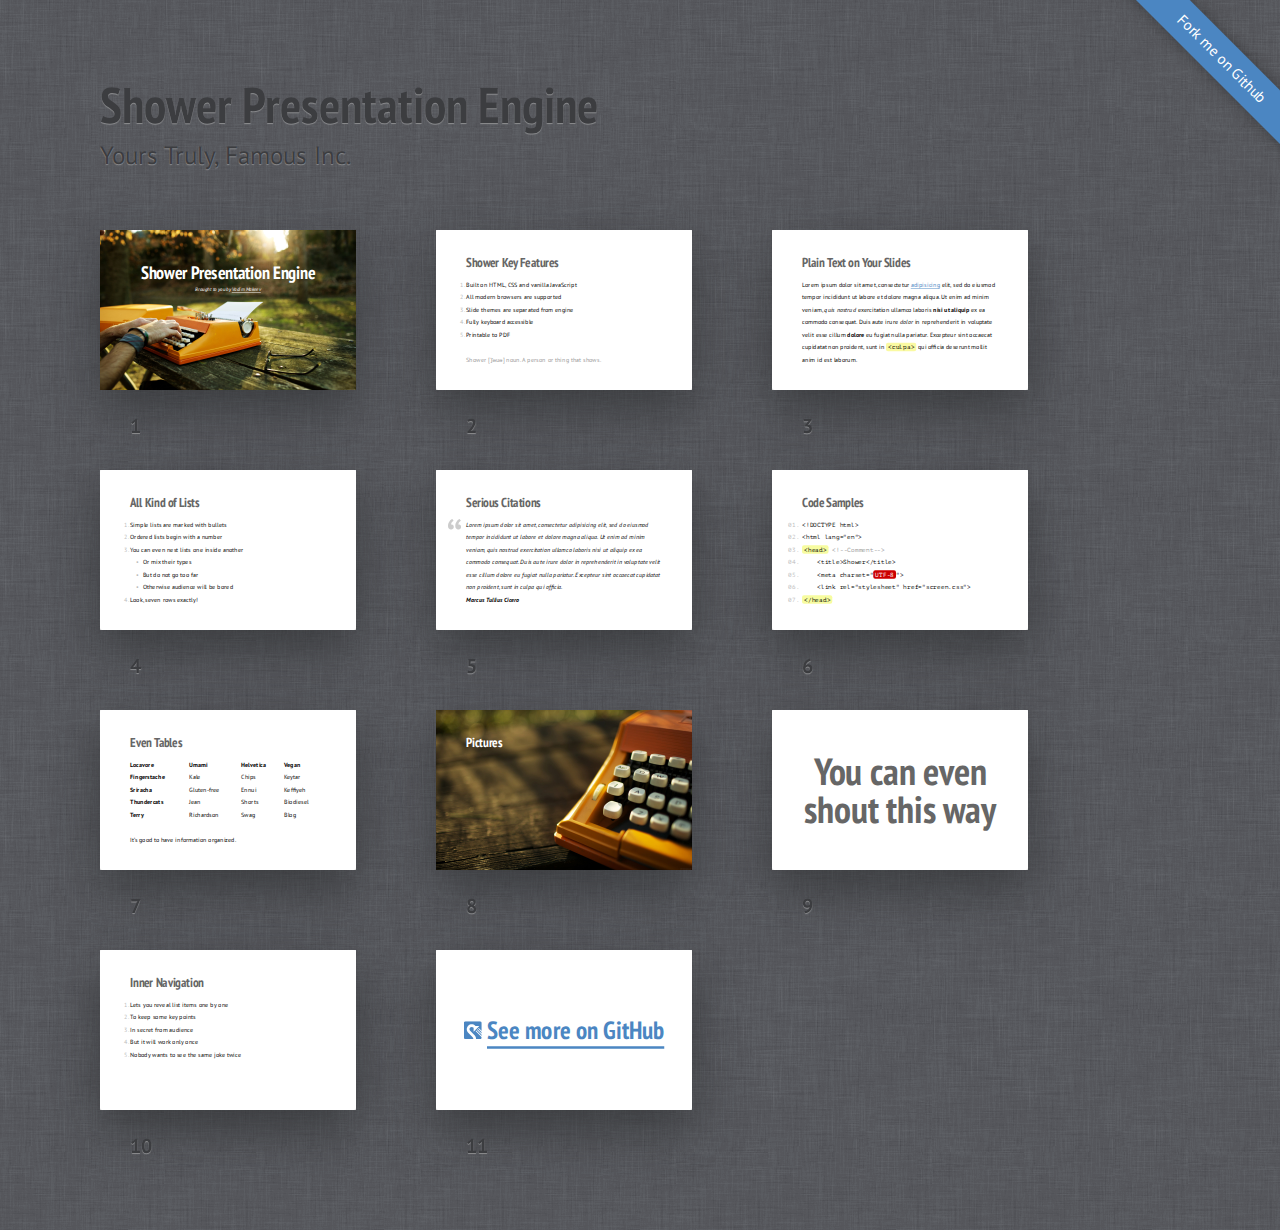
==== slides/index.html @ 8ccc1a51 "slides init" ====
<!DOCTYPE HTML>
<html lang="en">
<head>
	<title>Shower Presentation Engine</title>
	<meta charset="utf-8">
	<meta name="viewport" content="width=792, user-scalable=no">
	<meta http-equiv="x-ua-compatible" content="ie=edge">
	<link rel="stylesheet" href="shower/themes/ribbon/styles/screen.css">
</head>
<body class="list">
	<header class="caption">
		<h1>Shower Presentation Engine</h1>
		<p>Yours Truly, Famous Inc.</p>
	</header>
	<section class="slide cover" id="Cover"><div>
		<h2>Shower Presentation Engine</h2>
		<p>Brought to you by <a href="http://pepelsbey.net">Vadim Makeev</a></p>
		<img src="pictures/cover.jpg" alt="">
		<!--
			To apply styles to the certain slides
			set slide ID to get needed elements
			-->
		<style>
			#Cover h2 {
				margin:30px 0 0;
				color:#FFF;
				text-align:center;
				font-size:70px;
				}
			#Cover p {
				margin:10px 0 0;
				text-align:center;
				color:#FFF;
				font-style:italic;
				font-size:20px;
				}
				#Cover p a {
					color:#FFF;
					}
		</style>
	</div></section>
	<section class="slide"><div>
		<h2>Shower Key Features</h2>
		<ol>
			<li>Built on HTML, CSS and vanilla JavaScript</li>
			<li>All modern browsers are supported</li>
			<li>Slide themes are separated from engine</li>
			<li>Fully keyboard accessible</li>
			<li>Printable to PDF</li>
		</ol>
		<p class="note">Shower ['ʃəuə] noun. A person or thing that shows.</p>
	</div></section>
	<section class="slide"><div>
		<h2>Plain Text on Your Slides</h2>
		<p>Lorem ipsum dolor sit amet, consectetur <a href="#4">adipisicing</a> elit, sed do eiusmod tempor incididunt ut labore et dolore magna aliqua. Ut enim ad minim veniam, <em>quis nostrud</em> exercitation ullamco laboris <strong>nisi ut aliquip</strong> ex ea commodo consequat. Duis aute irure <i>dolor</i> in reprehenderit in voluptate velit esse cillum <b>dolore</b> eu fugiat nulla pariatur. Excepteur sint occaecat cupidatat non proident, sunt in <code>&lt;culpa&gt;</code> qui officia deserunt mollit anim id est laborum.</p>
	</div></section>
	<section class="slide"><div>
		<h2>All Kind of Lists</h2>
		<ol>
			<li>Simple lists are marked with bullets</li>
			<li>Ordered lists begin with a number</li>
			<li>You can even nest lists one inside another
				<ul>
					<li>Or mix their types</li>
					<li>But do not go too far</li>
					<li>Otherwise audience will be bored</li>
				</ul>
			</li>
			<li>Look, seven rows exactly!</li>
		</ol>
	</div></section>
	<section class="slide"><div>
		<h2>Serious Citations</h2>
		<figure>
			<blockquote>
				<p>Lorem ipsum dolor sit amet, consectetur adipisicing elit, sed do eiusmod tempor incididunt ut labore et dolore magna aliqua. Ut enim ad minim veniam, quis nostrud exercitation ullamco laboris nisi ut aliquip ex ea commodo consequat. Duis aute irure dolor in reprehenderit in voluptate velit esse cillum dolore eu fugiat nulla pariatur. Excepteur sint occaecat cupidatat non proident, sunt in culpa qui officia.</p>
			</blockquote>
			<figcaption>Marcus Tullius Cicero</figcaption>
		</figure>
	</div></section>
	<section class="slide"><div>
		<h2>Code Samples</h2>
		<pre>
			<code>&lt;!DOCTYPE html&gt;</code>
			<code>&lt;html lang="en"&gt;</code>
			<code><mark>&lt;head&gt;</mark> <mark class="comment">&lt;!--Comment--&gt;</mark></code>
			<code>    &lt;title&gt;Shower&lt;/title&gt;</code>
			<code>    &lt;meta charset="<mark class="important">UTF-8</mark>"&gt;</code>
			<code>    &lt;link rel="stylesheet" href="screen.css"&gt;</code>
			<code><mark>&lt;/head&gt;</mark></code>
		</pre>
	</div></section>
	<section class="slide"><div>
		<h2>Even Tables</h2>
		<table>
		<tr>
			<th scope="col">Locavore</th>
			<th>Umami</th>
			<th>Helvetica</th>
			<th>Vegan</th>
		</tr>
		<tr>
			<th scope="row">Fingerstache</th>
			<td>Kale</td>
			<td>Chips</td>
			<td>Keytar</td>
		</tr>
		<tr>
			<th scope="row">Sriracha</th>
			<td>Gluten-free</td>
			<td>Ennui</td>
			<td>Keffiyeh</td>
		</tr>
		<tr>
			<th scope="row">Thundercats</th>
			<td>Jean</td>
			<td>Shorts</td>
			<td>Biodiesel</td>
		</tr>
		<tr>
			<th scope="row">Terry</th>
			<td>Richardson</td>
			<td>Swag</td>
			<td>Blog</td>
		</tr>
		</table>
		<p>It’s good to have information organized.</p>
	</div></section>
	<section class="slide cover" id="Picture"><div>
		<h2>Pictures</h2>
		<img src="pictures/picture.jpg" alt="">
		<style>
			#Picture h2 {
				color:#FFF;
				}
		</style>
	</div></section>
	<section class="slide shout"><div>
		<h2>You can even shout this way</h2>
	</div></section>
	<section class="slide"><div>
		<h2>Inner Navigation</h2>
		<ol>
			<li>Lets you reveal list items one by one</li>
			<li class="next">To keep some key points</li>
			<li class="next">In secret from audience</li>
			<li class="next">But it will work only once</li>
			<li class="next">Nobody wants to see the same joke twice</li>
		</ol>
	</div></section>
	<section class="slide shout" id="SeeMore"><div>
		<h2><img src="pictures/logo.svg" alt=""> <a href="https://github.com/shower/shower/">See more on GitHub</a></h2>
		<style>
			#Picture h2 {
				color:#FFF;
				}
			#SeeMore h2 {
				font-size:100px
				}
			#SeeMore img {
				width:0.72em;
				height:0.72em;
				}
		</style>
	</div></section>
	<p class="badge"><a href="https://github.com/shower/shower">Fork me on Github</a></p>
	<!--
		To hide progress bar from entire presentation
		just remove “progress” element.
		-->
	<div class="progress"><div></div></div>
	<script src="shower/shower.min.js"></script>
	<!-- Copyright © 2013 Yours Truly, Famous Inc. -->
	<!-- Photos by John Carey, fiftyfootshadows.net -->
</body>
</html>
---- slides/shower/themes/ribbon/styles/screen.css ----
/**
 * Ribbon theme for Shower HTML presentation engine: github.com/shower/shower
 * Copyright © 2010–2014 Vadim Makeev, pepelsbey.net
 * Licensed under MIT license: github.com/shower/shower/wiki/MIT-License
 */
@font-face{font-family:'PT Sans';src:url(../fonts/PTSans.woff) format("woff")}@font-face{font-weight:700;font-family:'PT Sans';src:url(../fonts/PTSans.Bold.woff) format("woff")}@font-face{font-style:italic;font-family:'PT Sans';src:url(../fonts/PTSans.Italic.woff) format("woff")}@font-face{font-style:italic;font-weight:700;font-family:'PT Sans';src:url(../fonts/PTSans.Bold.Italic.woff) format("woff")}@font-face{font-family:'PT Sans Narrow';font-weight:700;src:url(../fonts/PTSans.Narrow.Bold.woff) format("woff")}@font-face{font-family:'PT Mono';src:url(../fonts/PTMono.woff) format("woff")}html{font:inherit}html,body{margin:0;padding:0;border:0;font-size:100%;vertical-align:baseline}div,span,applet,object,iframe,h1,h2,h3,h4,h5,h6,p,blockquote,pre,a,abbr,acronym,address,big,cite,code,del,dfn,em,img,ins,kbd,q,s,samp,small,strike,strong,sub,sup,tt,var,b,u,i,center,dl,dt,dd,ol,ul,li,fieldset,form,label,legend,table,caption,tbody,tfoot,thead,tr,th,td,article,aside,canvas,details,embed,figure,figcaption,footer,header,hgroup,menu,nav,output,ruby,section,summary,time,mark,audio,video{margin:0;padding:0;border:0;font-size:100%;font:inherit;vertical-align:baseline}article,aside,details,figcaption,figure,footer,header,hgroup,menu,nav,section{display:block}body{line-height:1}ol,ul{list-style:none}blockquote,q{quotes:none}blockquote:before,blockquote:after,q:before,q:after{content:'';content:none}table{border-collapse:collapse;border-spacing:0}body{counter-reset:slide;font:25px/2 'PT Sans',sans-serif}a{text-decoration:none}.caption{display:none;margin:0 0 50px;color:#3C3D40;text-shadow:0 1px 1px #8D8E90}.caption h1{font:700 50px/1 'PT Sans Narrow',sans-serif}.caption a{color:#4b86c2;text-shadow:0 -1px 1px #1F3F60;text-decoration:none}.caption a:hover{color:#5e93c8}.badge{position:absolute;top:0;right:0;display:none;overflow:hidden;visibility:hidden;width:11em;height:11em;line-height:2.5;font-size:15px}.badge a{position:absolute;bottom:50%;right:-50%;left:-50%;visibility:visible;background:#4b86c2;-webkit-box-shadow:0 0 1em rgba(0,0,0,.3);box-shadow:0 0 1em rgba(0,0,0,.3);color:#FFF;text-decoration:none;text-align:center;-webkit-transform-origin:50% 100%;-ms-transform-origin:50% 100%;transform-origin:50% 100%;-webkit-transform:rotate(45deg)translateY(-1em);-ms-transform:rotate(45deg)translateY(-1em);transform:rotate(45deg)translateY(-1em)}.badge a:hover{background:#568ec6}.slide{position:relative;width:1024px;height:640px;background:#FFF;color:#000;-webkit-print-color-adjust:exact;-webkit-text-size-adjust:none;-moz-text-size-adjust:none;-ms-text-size-adjust:none}.slide:after{position:absolute;top:0;right:119px;padding:20px 0 0;width:50px;height:80px;background:url(../images/ribbon.svg) no-repeat;color:#FFF;counter-increment:slide;content:counter(slide);text-align:center;font-size:20px}.slide>div{position:absolute;top:0;left:0;overflow:hidden;padding:105px 120px 0;width:784px;height:535px}.slide h2{margin:0 0 37px;color:#666;font:700 50px/1 'PT Sans Narrow',sans-serif}.slide p{margin:0 0 50px}.slide p.note{color:#999}.slide a{border-bottom:.1em solid;color:#4b86c2}.slide b,.slide strong{font-weight:700}.slide i,.slide em{font-style:italic}.slide kbd,.slide code,.slide samp{padding:3px 8px;border-radius:8px;background:#fafaa2;color:#000;-moz-tab-size:4;-o-tab-size:4;tab-size:4;line-height:1;font-family:'PT Mono',monospace}.slide blockquote{font-style:italic}.slide blockquote:before{position:absolute;margin:-16px 0 0 -80px;color:#CCC;font:200px/1 'PT Sans',sans-serif;content:'\201C'}.slide blockquote+figcaption{margin:-50px 0 50px;font-style:italic;font-weight:700}.slide ol,.slide ul{margin:0 0 50px;counter-reset:list}.slide ol li,.slide ul li{text-indent:-2em}.slide ol li:before,.slide ul li:before{display:inline-block;width:2em;color:#BBB;text-align:right}.slide ol ol,.slide ol ul,.slide ul ol,.slide ul ul{margin:0 0 0 2em}.slide ul>li:before{content:'\2022\00A0\00A0'}.slide ul>li:lang(ru):before{content:'\2014\00A0\00A0'}.slide ol>li:before{counter-increment:list;content:counter(list)".\00A0"}.slide pre{margin:0 0 49px;padding:1px 0 0;counter-reset:code;white-space:normal}.slide pre code{display:block;padding:0;background:0 0;white-space:pre;line-height:50px}.slide pre code:before{position:absolute;margin:0 0 0 -110px;width:100px;color:#BBB;text-align:right;counter-increment:code;content:counter(code,decimal-leading-zero)"."}.slide pre code:only-child:before{content:''}.slide pre mark{padding:3px 8px;border-radius:8px;background:#F7FCA0;color:#000;font-style:normal}.slide pre mark.important{background:#C00;color:#FFF;font-weight:400}.slide pre mark.comment{padding:0;background:0 0;color:#999}.slide table{margin:0 0 50px;width:100%;border-collapse:collapse;border-spacing:0}.slide table th,.slide table td{background:url("[data-uri]") 0 100% repeat-x}.slide table th{text-align:left;font-weight:700}.slide table.striped tr:nth-child(even){background:#EEE}.slide.cover,.slide.shout{z-index:1}.slide.cover:after,.slide.shout:after{visibility:hidden}.slide.cover{background:#000}.slide.cover img,.slide.cover svg,.slide.cover video,.slide.cover object,.slide.cover canvas,.slide.cover iframe{position:absolute;top:0;left:0;z-index:-1}.slide.cover.w img,.slide.cover.w svg,.slide.cover.w video,.slide.cover.w object,.slide.cover.w canvas,.slide.cover.w iframe{top:50%;width:100%;-webkit-transform:translateY(-50%);-ms-transform:translateY(-50%);transform:translateY(-50%)}.slide.cover.h img,.slide.cover.h svg,.slide.cover.h video,.slide.cover.h object,.slide.cover.h canvas,.slide.cover.h iframe{left:50%;height:100%;-webkit-transform:translateX(-50%);-ms-transform:translateX(-50%);transform:translateX(-50%)}.slide.cover.w.h img,.slide.cover.w.h svg,.slide.cover.w.h video,.slide.cover.w.h object,.slide.cover.w.h canvas,.slide.cover.w.h iframe{top:0;left:0;-webkit-transform:none;-ms-transform:none;transform:none}.slide.shout h2{position:absolute;top:50%;left:0;width:100%;text-align:center;line-height:1;font-size:150px;-webkit-transform:translateY(-50%);-ms-transform:translateY(-50%);transform:translateY(-50%)}.slide .place{position:absolute;top:50%;left:50%;-webkit-transform:translate(-50%,-50%);-ms-transform:translate(-50%,-50%);transform:translate(-50%,-50%)}.slide .place.t.l,.slide .place.t.r,.slide .place.b.r,.slide .place.b.l{-webkit-transform:none;-ms-transform:none;transform:none}.slide .place.t,.slide .place.b{-webkit-transform:translate(-50%,0);-ms-transform:translate(-50%,0);transform:translate(-50%,0)}.slide .place.l,.slide .place.r{-webkit-transform:translate(0,-50%);-ms-transform:translate(0,-50%);transform:translate(0,-50%)}.slide .place.t,.slide .place.t.l,.slide .place.t.r{top:0}.slide .place.r{right:0;left:auto}.slide .place.b,.slide .place.b.r,.slide .place.b.l{top:auto;bottom:0}.slide .place.l{left:0}.slide footer{position:absolute;left:0;right:0;bottom:-640px;z-index:1;display:none;padding:20px 120px;background:#fafaa2;-webkit-box-shadow:0 0 0 2px #f0f0ac inset;box-shadow:0 0 0 2px #f0f0ac inset;-webkit-transition:bottom .3s;transition:bottom .3s}.slide:hover footer{bottom:0}@media screen{.list{position:absolute;clip:rect(0,auto,auto,0);padding:80px 0 40px 100px;background:#585a5e url(../images/linen.png)}.list .caption,.list .badge{display:block}.list .slide{float:left;margin:0 -412px -220px 0;-webkit-transform-origin:0 0;-ms-transform-origin:0 0;transform-origin:0 0;-webkit-transform:scale(.5);-ms-transform:scale(.5);transform:scale(.5)}.list .slide:before{position:absolute;top:0;left:0;z-index:-1;width:512px;height:320px;-webkit-box-shadow:0 0 30px rgba(0,0,0,.005),0 20px 50px rgba(42,43,45,.6);box-shadow:0 0 30px rgba(0,0,0,.005),0 20px 50px rgba(42,43,45,.6);border-radius:2px;content:''}.list .slide:before,.list .slide:after{-webkit-transform-origin:0 0;-ms-transform-origin:0 0;transform-origin:0 0;-webkit-transform:scale(2);-ms-transform:scale(2);transform:scale(2)}.list .slide:after{top:auto;right:auto;bottom:-80px;left:120px;padding:0;width:auto;height:auto;background:0 0;color:#3C3D40;text-shadow:0 1px 1px #8D8E90;font-weight:700}.list .slide:hover:before{-webkit-box-shadow:0 0 0 10px rgba(42,43,45,.3),0 20px 50px rgba(42,43,45,.6);box-shadow:0 0 0 10px rgba(42,43,45,.3),0 20px 50px rgba(42,43,45,.6)}.list .slide:target:before{-webkit-box-shadow:0 0 0 1px #376da3,0 0 0 10px #4b86c2,0 20px 50px rgba(42,43,45,.6);box-shadow:0 0 0 1px #376da3,0 0 0 10px #4b86c2,0 20px 50px rgba(42,43,45,.6)}.list .slide:target:after{text-shadow:0 1px 1px rgba(42,43,45,.6);color:#4b86c2}.list .slide>div:before{position:absolute;top:0;right:0;bottom:0;left:0;z-index:2;content:''}.list .slide.cover:after,.list .slide.shout:after{visibility:visible}.list .slide footer{display:block}.full{position:absolute;top:50%;left:50%;overflow:hidden;margin:-320px 0 0 -512px;width:1024px;height:640px;background:#000}.full.debug:after{position:absolute;top:0;right:0;bottom:0;left:0;z-index:2;background:url(../images/grid-16x10.svg) no-repeat;content:''}.full .slide{position:absolute;top:0;left:0;margin-left:150%}.full .slide .next{visibility:hidden}.full .slide .next.active{visibility:visible}.full .slide:target{margin:0}.full .slide.shout.grow h2,.full .slide.shout.shrink h2{opacity:0;-webkit-transition:all .4s ease-out;transition:all .4s ease-out}.full .slide.shout.grow:target h2,.full .slide.shout.shrink:target h2{opacity:1;-webkit-transform:scale(1)translateY(-50%);-ms-transform:scale(1)translateY(-50%);transform:scale(1)translateY(-50%)}.full .slide.shout.grow h2{-webkit-transform:scale(.1)translateY(-50%);-ms-transform:scale(.1)translateY(-50%);transform:scale(.1)translateY(-50%)}.full .slide.shout.shrink h2{-webkit-transform:scale(10)translateY(-50%);-ms-transform:scale(10)translateY(-50%);transform:scale(10)translateY(-50%)}.full .progress{position:absolute;right:0;bottom:0;left:-10px;z-index:1}.full .progress div{padding-left:10px;width:0;height:10px;background:url(../images/progress.svg) 100% 0 no-repeat;-webkit-background-clip:content-box;background-clip:content-box;-webkit-transition:width .2s linear;transition:width .2s linear}}@media screen and (-webkit-min-device-pixel-ratio:2),screen and (min-resolution:192dpi){.list{background-image:url(../images/linen@2x.png);-webkit-background-size:256px;background-size:256px}}@media screen and (max-width:1324px){.list .slide{margin:0 -688px -400px 0;-webkit-transform:scale(.25);-ms-transform:scale(.25);transform:scale(.25)}}@media screen and (max-width:1324px){.list .slide:before{width:256px;height:160px;-webkit-transform:scale(4);-ms-transform:scale(4);transform:scale(4)}}@media screen and (max-width:1324px){.list .slide:after{bottom:-104px;-webkit-transform:scale(4);-ms-transform:scale(4);transform:scale(4)}}@media screen and (max-width:1324px){.list .slide:target:before{-webkit-box-shadow:0 0 0 1px #376da3,0 0 0 10px #4b86c2,0 20px 50px rgba(42,43,45,.6);box-shadow:0 0 0 1px #376da3,0 0 0 10px #4b86c2,0 20px 50px rgba(42,43,45,.6)}}@page{margin:0;size:1024px 640px}
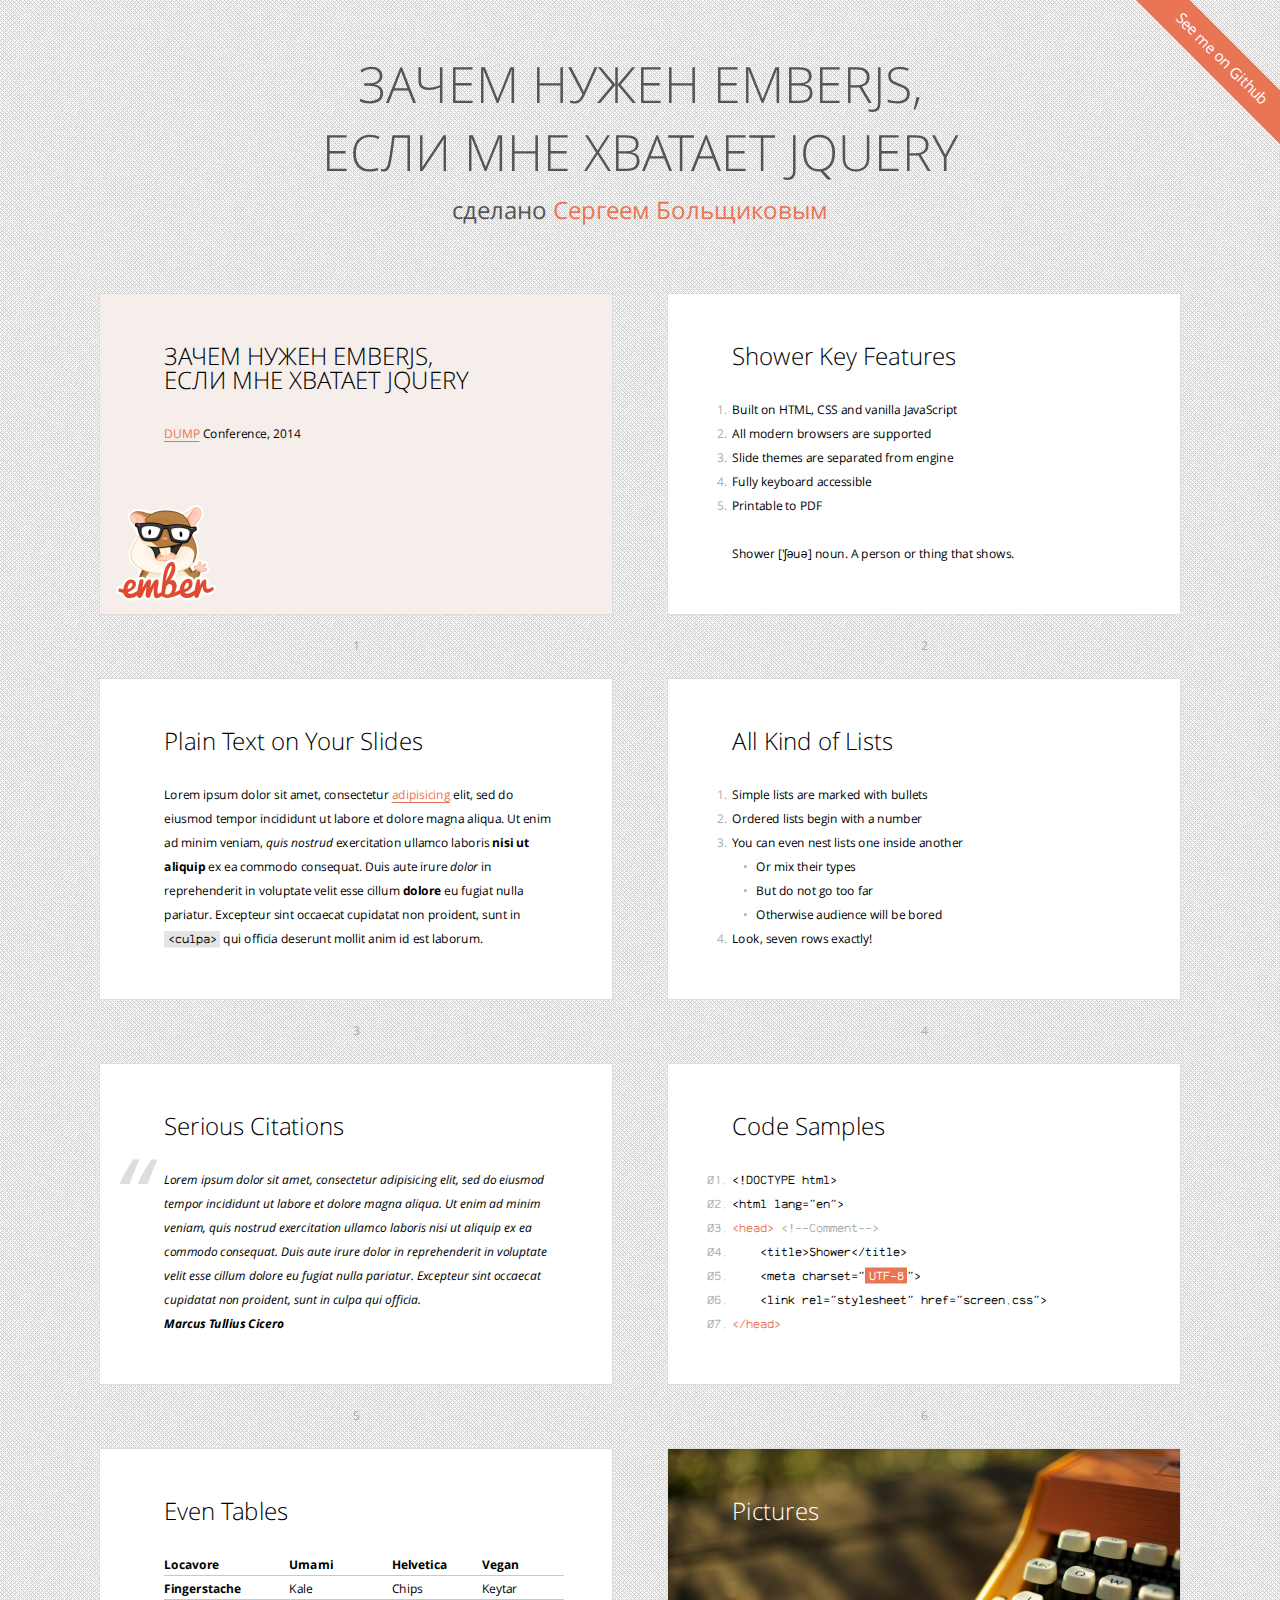
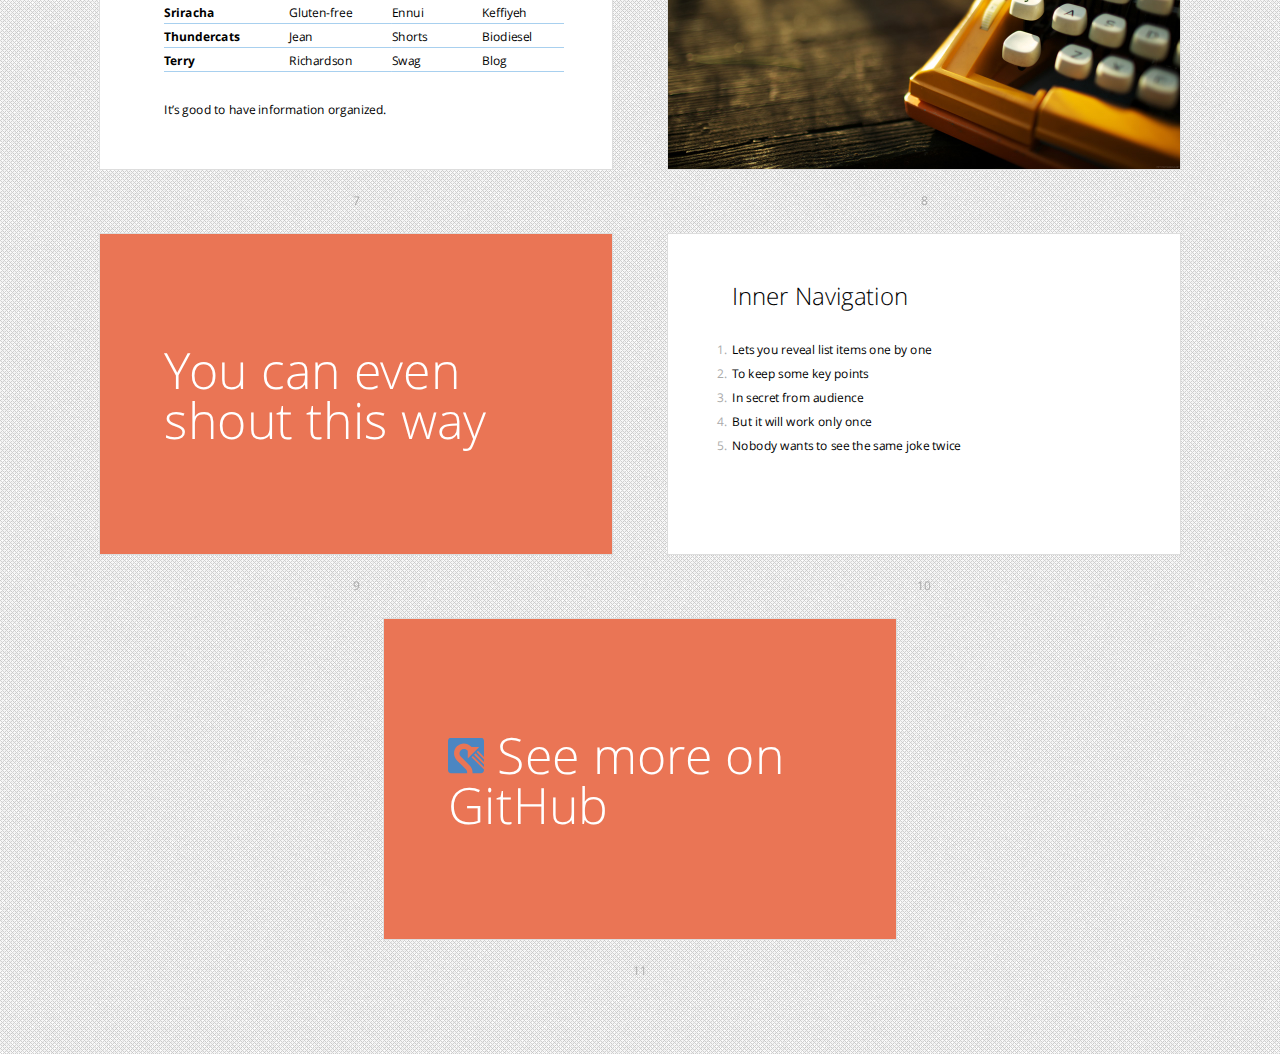
==== commit 6eb8a2f4: "ember theme added; cover is updated" ====
--- a/slides/index.html
+++ b/slides/index.html
@@ -1,176 +1,161 @@
 <!DOCTYPE HTML>
 <html lang="en">
 <head>
-	<title>Shower Presentation Engine</title>
-	<meta charset="utf-8">
-	<meta name="viewport" content="width=792, user-scalable=no">
-	<meta http-equiv="x-ua-compatible" content="ie=edge">
-	<link rel="stylesheet" href="shower/themes/ribbon/styles/screen.css">
+  <title>Shower Presentation Engine</title>
+  <meta charset="utf-8">
+  <meta name="viewport" content="width=792, user-scalable=no">
+  <meta http-equiv="x-ua-compatible" content="ie=edge">
+  <link rel="stylesheet" href="shower/themes/ember/styles/screen.css">
+  <link rel="stylesheet" href="styles/slides.css"/>
 </head>
 <body class="list">
-	<header class="caption">
-		<h1>Shower Presentation Engine</h1>
-		<p>Yours Truly, Famous Inc.</p>
-	</header>
-	<section class="slide cover" id="Cover"><div>
-		<h2>Shower Presentation Engine</h2>
-		<p>Brought to you by <a href="http://pepelsbey.net">Vadim Makeev</a></p>
-		<img src="pictures/cover.jpg" alt="">
-		<!--
-			To apply styles to the certain slides
-			set slide ID to get needed elements
-			-->
-		<style>
-			#Cover h2 {
-				margin:30px 0 0;
-				color:#FFF;
-				text-align:center;
-				font-size:70px;
-				}
-			#Cover p {
-				margin:10px 0 0;
-				text-align:center;
-				color:#FFF;
-				font-style:italic;
-				font-size:20px;
-				}
-				#Cover p a {
-					color:#FFF;
-					}
-		</style>
-	</div></section>
-	<section class="slide"><div>
-		<h2>Shower Key Features</h2>
-		<ol>
-			<li>Built on HTML, CSS and vanilla JavaScript</li>
-			<li>All modern browsers are supported</li>
-			<li>Slide themes are separated from engine</li>
-			<li>Fully keyboard accessible</li>
-			<li>Printable to PDF</li>
-		</ol>
-		<p class="note">Shower ['ʃəuə] noun. A person or thing that shows.</p>
-	</div></section>
-	<section class="slide"><div>
-		<h2>Plain Text on Your Slides</h2>
-		<p>Lorem ipsum dolor sit amet, consectetur <a href="#4">adipisicing</a> elit, sed do eiusmod tempor incididunt ut labore et dolore magna aliqua. Ut enim ad minim veniam, <em>quis nostrud</em> exercitation ullamco laboris <strong>nisi ut aliquip</strong> ex ea commodo consequat. Duis aute irure <i>dolor</i> in reprehenderit in voluptate velit esse cillum <b>dolore</b> eu fugiat nulla pariatur. Excepteur sint occaecat cupidatat non proident, sunt in <code>&lt;culpa&gt;</code> qui officia deserunt mollit anim id est laborum.</p>
-	</div></section>
-	<section class="slide"><div>
-		<h2>All Kind of Lists</h2>
-		<ol>
-			<li>Simple lists are marked with bullets</li>
-			<li>Ordered lists begin with a number</li>
-			<li>You can even nest lists one inside another
-				<ul>
-					<li>Or mix their types</li>
-					<li>But do not go too far</li>
-					<li>Otherwise audience will be bored</li>
-				</ul>
-			</li>
-			<li>Look, seven rows exactly!</li>
-		</ol>
-	</div></section>
-	<section class="slide"><div>
-		<h2>Serious Citations</h2>
-		<figure>
-			<blockquote>
-				<p>Lorem ipsum dolor sit amet, consectetur adipisicing elit, sed do eiusmod tempor incididunt ut labore et dolore magna aliqua. Ut enim ad minim veniam, quis nostrud exercitation ullamco laboris nisi ut aliquip ex ea commodo consequat. Duis aute irure dolor in reprehenderit in voluptate velit esse cillum dolore eu fugiat nulla pariatur. Excepteur sint occaecat cupidatat non proident, sunt in culpa qui officia.</p>
-			</blockquote>
-			<figcaption>Marcus Tullius Cicero</figcaption>
-		</figure>
-	</div></section>
-	<section class="slide"><div>
-		<h2>Code Samples</h2>
-		<pre>
-			<code>&lt;!DOCTYPE html&gt;</code>
-			<code>&lt;html lang="en"&gt;</code>
-			<code><mark>&lt;head&gt;</mark> <mark class="comment">&lt;!--Comment--&gt;</mark></code>
-			<code>    &lt;title&gt;Shower&lt;/title&gt;</code>
-			<code>    &lt;meta charset="<mark class="important">UTF-8</mark>"&gt;</code>
-			<code>    &lt;link rel="stylesheet" href="screen.css"&gt;</code>
-			<code><mark>&lt;/head&gt;</mark></code>
-		</pre>
-	</div></section>
-	<section class="slide"><div>
-		<h2>Even Tables</h2>
-		<table>
-		<tr>
-			<th scope="col">Locavore</th>
-			<th>Umami</th>
-			<th>Helvetica</th>
-			<th>Vegan</th>
-		</tr>
-		<tr>
-			<th scope="row">Fingerstache</th>
-			<td>Kale</td>
-			<td>Chips</td>
-			<td>Keytar</td>
-		</tr>
-		<tr>
-			<th scope="row">Sriracha</th>
-			<td>Gluten-free</td>
-			<td>Ennui</td>
-			<td>Keffiyeh</td>
-		</tr>
-		<tr>
-			<th scope="row">Thundercats</th>
-			<td>Jean</td>
-			<td>Shorts</td>
-			<td>Biodiesel</td>
-		</tr>
-		<tr>
-			<th scope="row">Terry</th>
-			<td>Richardson</td>
-			<td>Swag</td>
-			<td>Blog</td>
-		</tr>
-		</table>
-		<p>It’s good to have information organized.</p>
-	</div></section>
-	<section class="slide cover" id="Picture"><div>
-		<h2>Pictures</h2>
-		<img src="pictures/picture.jpg" alt="">
-		<style>
-			#Picture h2 {
-				color:#FFF;
-				}
-		</style>
-	</div></section>
-	<section class="slide shout"><div>
-		<h2>You can even shout this way</h2>
-	</div></section>
-	<section class="slide"><div>
-		<h2>Inner Navigation</h2>
-		<ol>
-			<li>Lets you reveal list items one by one</li>
-			<li class="next">To keep some key points</li>
-			<li class="next">In secret from audience</li>
-			<li class="next">But it will work only once</li>
-			<li class="next">Nobody wants to see the same joke twice</li>
-		</ol>
-	</div></section>
-	<section class="slide shout" id="SeeMore"><div>
-		<h2><img src="pictures/logo.svg" alt=""> <a href="https://github.com/shower/shower/">See more on GitHub</a></h2>
-		<style>
-			#Picture h2 {
-				color:#FFF;
-				}
-			#SeeMore h2 {
-				font-size:100px
-				}
-			#SeeMore img {
-				width:0.72em;
-				height:0.72em;
-				}
-		</style>
-	</div></section>
-	<p class="badge"><a href="https://github.com/shower/shower">Fork me on Github</a></p>
-	<!--
-		To hide progress bar from entire presentation
-		just remove “progress” element.
-		-->
-	<div class="progress"><div></div></div>
-	<script src="shower/shower.min.js"></script>
-	<!-- Copyright © 2013 Yours Truly, Famous Inc. -->
-	<!-- Photos by John Carey, fiftyfootshadows.net -->
+<header class="caption">
+  <h1>ЗАЧЕМ НУЖЕН EMBERJS,</h1>
+  <h1>ЕСЛИ МНЕ ХВАТАЕТ JQUERY</h1>
+  <p>сделано <a href="//bolshchikov.net" target="_blank">Сергеем Больщиковым</a></p>
+</header>
+<section class="slide cover" id="cover"><div>
+  <img src="pictures/cover-ember.jpg" alt="">
+  <h2>ЗАЧЕМ НУЖЕН EMBERJS, <br/> ЕСЛИ МНЕ ХВАТАЕТ JQUERY</h2>
+  <p class="footer"><a href="//dump-it.ru" target="_blank">DUMP</a> Conference, 2014</p>
+</div></section>
+<section class="slide"><div>
+  <h2>Shower Key Features</h2>
+  <ol>
+    <li>Built on HTML, CSS and vanilla JavaScript</li>
+    <li>All modern browsers are supported</li>
+    <li>Slide themes are separated from engine</li>
+    <li>Fully keyboard accessible</li>
+    <li>Printable to PDF</li>
+  </ol>
+  <p class="note">Shower ['ʃəuə] noun. A person or thing that shows.</p>
+</div></section>
+<section class="slide"><div>
+  <h2>Plain Text on Your Slides</h2>
+  <p>Lorem ipsum dolor sit amet, consectetur <a href="#4">adipisicing</a> elit, sed do eiusmod tempor incididunt ut labore et dolore magna aliqua. Ut enim ad minim veniam, <em>quis nostrud</em> exercitation ullamco laboris <strong>nisi ut aliquip</strong> ex ea commodo consequat. Duis aute irure <i>dolor</i> in reprehenderit in voluptate velit esse cillum <b>dolore</b> eu fugiat nulla pariatur. Excepteur sint occaecat cupidatat non proident, sunt in <code>&lt;culpa&gt;</code> qui officia deserunt mollit anim id est laborum.</p>
+</div></section>
+<section class="slide"><div>
+  <h2>All Kind of Lists</h2>
+  <ol>
+    <li>Simple lists are marked with bullets</li>
+    <li>Ordered lists begin with a number</li>
+    <li>You can even nest lists one inside another
+      <ul>
+        <li>Or mix their types</li>
+        <li>But do not go too far</li>
+        <li>Otherwise audience will be bored</li>
+      </ul>
+    </li>
+    <li>Look, seven rows exactly!</li>
+  </ol>
+</div></section>
+<section class="slide"><div>
+  <h2>Serious Citations</h2>
+  <figure>
+    <blockquote>
+      <p>Lorem ipsum dolor sit amet, consectetur adipisicing elit, sed do eiusmod tempor incididunt ut labore et dolore magna aliqua. Ut enim ad minim veniam, quis nostrud exercitation ullamco laboris nisi ut aliquip ex ea commodo consequat. Duis aute irure dolor in reprehenderit in voluptate velit esse cillum dolore eu fugiat nulla pariatur. Excepteur sint occaecat cupidatat non proident, sunt in culpa qui officia.</p>
+    </blockquote>
+    <figcaption>Marcus Tullius Cicero</figcaption>
+  </figure>
+</div></section>
+<section class="slide"><div>
+  <h2>Code Samples</h2>
+    <pre>
+      <code>&lt;!DOCTYPE html&gt;</code>
+      <code>&lt;html lang="en"&gt;</code>
+      <code><mark>&lt;head&gt;</mark> <mark class="comment">&lt;!--Comment--&gt;</mark></code>
+      <code>    &lt;title&gt;Shower&lt;/title&gt;</code>
+      <code>    &lt;meta charset="<mark class="important">UTF-8</mark>"&gt;</code>
+      <code>    &lt;link rel="stylesheet" href="screen.css"&gt;</code>
+      <code><mark>&lt;/head&gt;</mark></code>
+    </pre>
+</div></section>
+<section class="slide"><div>
+  <h2>Even Tables</h2>
+  <table>
+    <tr>
+      <th scope="col">Locavore</th>
+      <th>Umami</th>
+      <th>Helvetica</th>
+      <th>Vegan</th>
+    </tr>
+    <tr>
+      <th scope="row">Fingerstache</th>
+      <td>Kale</td>
+      <td>Chips</td>
+      <td>Keytar</td>
+    </tr>
+    <tr>
+      <th scope="row">Sriracha</th>
+      <td>Gluten-free</td>
+      <td>Ennui</td>
+      <td>Keffiyeh</td>
+    </tr>
+    <tr>
+      <th scope="row">Thundercats</th>
+      <td>Jean</td>
+      <td>Shorts</td>
+      <td>Biodiesel</td>
+    </tr>
+    <tr>
+      <th scope="row">Terry</th>
+      <td>Richardson</td>
+      <td>Swag</td>
+      <td>Blog</td>
+    </tr>
+  </table>
+  <p>It’s good to have information organized.</p>
+</div></section>
+<section class="slide cover" id="Picture"><div>
+  <h2>Pictures</h2>
+  <img src="pictures/picture.jpg" alt="">
+  <style>
+    #Picture h2 {
+      color:#FFF;
+    }
+  </style>
+</div></section>
+<section class="slide shout"><div>
+  <h2>You can even shout this way</h2>
+</div></section>
+<section class="slide"><div>
+  <h2>Inner Navigation</h2>
+  <ol>
+    <li>Lets you reveal list items one by one</li>
+    <li class="next">To keep some key points</li>
+    <li class="next">In secret from audience</li>
+    <li class="next">But it will work only once</li>
+    <li class="next">Nobody wants to see the same joke twice</li>
+  </ol>
+</div></section>
+<section class="slide shout" id="SeeMore"><div>
+  <h2><img src="pictures/logo.svg" alt=""> <a href="https://github.com/shower/shower/">See more on GitHub</a></h2>
+  <style>
+    #Picture h2 {
+      color:#FFF;
+    }
+    #SeeMore h2 {
+      font-size:100px
+    }
+    #SeeMore img {
+      width:0.72em;
+      height:0.72em;
+    }
+  </style>
+</div></section>
+<p class="badge"><a href="//github.com/bolshchikov/conf-dump" target="_blank">See me on Github</a></p>
+<!--
+  To hide progress bar from entire presentation
+  just remove “progress” element.
+  -->
+<div class="progress"><div></div></div>
+<script src="shower/shower.min.js"></script>
+<script type="text/javascript" src="../bower_components/jquery/jquery.js"></script>
+<script type="text/javascript" src="../bower_components/handlebars/handlebars.js"></script>
+<script type="text/javascript" src="../bower_components/ember/ember.js"></script>
+<script type="text/javascript" src="../src/js/setup-ember.js"></script>
+<script type="text/javascript" src="../src/js/setup-jquery.js"></script>
+
+<!-- Copyright © 2013 Sergey N. Bolshchikov. -->
 </body>
 </html>--- a/slides/shower/themes/ember/styles/screen.css
+++ b/slides/shower/themes/ember/styles/screen.css
@@ -0,0 +1,6 @@
+/**
+ * Bright theme for Shower HTML presentation engine: github.com/shower/bright
+ * Copyright © 2010–2014 Vadim Makeev, pepelsbey.net
+ * Licensed under MIT license: github.com/shower/shower/wiki/MIT-License
+ */
+@font-face{font-family:'Open Sans';src:url(../fonts/OpenSans.woff) format("woff")}@font-face{font-weight:700;font-family:'Open Sans';src:url(../fonts/OpenSans.Bold.woff) format("woff")}@font-face{font-style:italic;font-family:'Open Sans';src:url(../fonts/OpenSans.Italic.woff) format("woff")}@font-face{font-style:italic;font-weight:700;font-family:'Open Sans';src:url(../fonts/OpenSans.Bold.Italic.woff) format("woff")}@font-face{font-family:'Open Sans Light';src:url(../fonts/OpenSans.Light.woff) format("woff")}@font-face{font-family:'Anka Coder';src:url(../fonts/Anka.Coder.woff) format("woff")}@font-face{font-style:italic;font-family:'Anka Coder';src:url(../fonts/Anka.Coder.Italic.woff) format("woff")}html,body,div,span,applet,object,iframe,h1,h2,h3,h4,h5,h6,p,blockquote,pre,a,abbr,acronym,address,big,cite,code,del,dfn,em,img,ins,kbd,q,s,samp,small,strike,strong,sub,sup,tt,var,b,u,i,center,dl,dt,dd,ol,ul,li,fieldset,form,label,legend,table,caption,tbody,tfoot,thead,tr,th,td,article,aside,canvas,details,embed,figure,figcaption,footer,header,hgroup,menu,nav,output,ruby,section,summary,time,mark,audio,video{margin:0;padding:0;border:0;font-size:100%;font:inherit;vertical-align:baseline}article,aside,details,figcaption,figure,footer,header,hgroup,menu,nav,section{display:block}body{line-height:1}ol,ul{list-style:none}blockquote,q{quotes:none}blockquote:before,blockquote:after,q:before,q:after{content:'';content:none}table{border-collapse:collapse;border-spacing:0}body{counter-reset:slide;font:24px/2 'Open Sans',sans-serif}a{text-decoration:none}.caption{display:none;margin:0 0 60px;padding:0 50px 0 0;color:#555}.caption h1{font:50px 'Open Sans Light',sans-serif}.caption a{color:#ea7555}.caption a:hover{border-bottom:.1em solid}.badge{position:absolute;top:0;right:0;display:none;overflow:hidden;visibility:hidden;width:11em;height:11em;line-height:2.5;font-size:15px}.badge a{position:absolute;bottom:50%;right:-50%;left:-50%;visibility:visible;background:#ea7555;color:#FFF;text-align:center;-webkit-transform-origin:50% 100%;-ms-transform-origin:50% 100%;transform-origin:50% 100%;-webkit-transform:rotate(45deg)translateY(-1em);-ms-transform:rotate(45deg)translateY(-1em);transform:rotate(45deg)translateY(-1em)}.slide{position:relative;width:1024px;height:640px;background:#FFF;color:#000;-webkit-print-color-adjust:exact;-webkit-text-size-adjust:none;-moz-text-size-adjust:none;-ms-text-size-adjust:none}.slide:after{position:absolute;right:0;bottom:45px;left:0;color:#AAA;counter-increment:slide;content:counter(slide);text-align:center;line-height:1}.slide>div{position:absolute;top:0;left:0;overflow:hidden;padding:100px 96px 0 128px;width:800px;height:540px}.slide h2{margin:0 0 58px;font:48px/1 'Open Sans Light',sans-serif}.slide p{margin:0 0 48px}.slide a{border-bottom:.1em solid;color:#ea7555}.slide b,.slide strong{font-weight:700}.slide i,.slide em{font-style:italic}.slide kbd,.slide code,.slide samp{padding:2px 7px;background:rgba(0,0,0,.1);-moz-tab-size:4;-o-tab-size:4;tab-size:4;line-height:1;font-family:'Anka Coder',monospace}.slide blockquote{font-style:italic}.slide blockquote:before{position:absolute;margin:-50px 0 0 -100px;color:#DDD;content:'\201C';line-height:1;font-size:200px}.slide blockquote+figcaption{margin:-48px 0 48px;font-style:italic;font-weight:700}.slide ol,.slide ul{margin:0 0 48px;counter-reset:list}.slide ol li,.slide ul li{text-indent:-2em}.slide ol li:before,.slide ul li:before{display:inline-block;width:2em;color:#AAA;text-align:right}.slide ol ol,.slide ol ul,.slide ul ol,.slide ul ul{margin:0 0 0 2em}.slide ul>li:before{content:'\2022\00A0\00A0\2009'}.slide ul>li:lang(ru):before{content:'\2014\00A0\2009'}.slide ol>li:before{counter-increment:list;content:counter(list)".\00A0\2009"}.slide pre{margin:0 0 45px;padding:3px 0 0;counter-reset:code;white-space:normal}.slide pre code{display:block;padding:0;background:0 0;white-space:pre;line-height:2}.slide pre code:before{position:absolute;margin-left:-50px;color:#AAA;counter-increment:code;content:counter(code,decimal-leading-zero)"."}.slide pre code:only-child:before{content:''}.slide pre mark{background:0 0;color:#ea7555;font-style:normal}.slide pre mark.important{padding:3px 7px 0;background:#ea7555;color:#FFF}.slide pre mark.comment{color:#AAA}.slide table{margin:0 0 50px;width:100%;border-collapse:collapse;border-spacing:0}.slide table th,.slide table td{background:url("[data-uri]") 0 100% repeat-x}.slide table th{text-align:left;font-weight:700}.slide table.striped tr:nth-child(even){background:#fdf3f1}.slide.cover,.slide.shout{z-index:1}.slide.cover:after,.slide.shout:after{content:''}.slide.cover{background:#000}.slide.cover img,.slide.cover svg,.slide.cover video,.slide.cover object,.slide.cover canvas,.slide.cover iframe{position:absolute;top:0;left:0;z-index:-1}.slide.cover.w img,.slide.cover.w svg,.slide.cover.w video,.slide.cover.w object,.slide.cover.w canvas,.slide.cover.w iframe{top:50%;width:100%;-webkit-transform:translateY(-50%);-ms-transform:translateY(-50%);transform:translateY(-50%)}.slide.cover.h img,.slide.cover.h svg,.slide.cover.h video,.slide.cover.h object,.slide.cover.h canvas,.slide.cover.h iframe{left:50%;height:100%;-webkit-transform:translateX(-50%);-ms-transform:translateX(-50%);transform:translateX(-50%)}.slide.cover.w.h img,.slide.cover.w.h svg,.slide.cover.w.h video,.slide.cover.w.h object,.slide.cover.w.h canvas,.slide.cover.w.h iframe{top:0;left:0;-webkit-transform:none;-ms-transform:none;transform:none}.slide.shout{background:#ea7555}.slide.shout h2{position:absolute;top:50%;left:128px;right:96px;color:#FFF;font-size:100px;-webkit-transform:translateY(-50%);-ms-transform:translateY(-50%);transform:translateY(-50%)}.slide.shout h2 a{border-bottom:none;color:#FFF}.slide .place{position:absolute;top:50%;left:50%;-webkit-transform:translate(-50%,-50%);-ms-transform:translate(-50%,-50%);transform:translate(-50%,-50%)}.slide .place.t.l,.slide .place.t.r,.slide .place.b.r,.slide .place.b.l{-webkit-transform:none;-ms-transform:none;transform:none}.slide .place.t,.slide .place.b{-webkit-transform:translate(-50%,0);-ms-transform:translate(-50%,0);transform:translate(-50%,0)}.slide .place.l,.slide .place.r{-webkit-transform:translate(0,-50%);-ms-transform:translate(0,-50%);transform:translate(0,-50%)}.slide .place.t,.slide .place.t.l,.slide .place.t.r{top:0}.slide .place.r{right:0;left:auto}.slide .place.b,.slide .place.b.r,.slide .place.b.l{top:auto;bottom:0}.slide .place.l{left:0}.slide footer{position:absolute;left:0;right:0;bottom:-640px;z-index:1;display:none;padding:20px 96px 20px 128px;background:#fafac4;-webkit-box-shadow:0 0 0 2px rgba(0,0,0,.05);box-shadow:0 0 0 2px rgba(0,0,0,.05);-webkit-transition:bottom .3s;transition:bottom .3s}.slide:hover footer{bottom:0}@media screen{.list{position:absolute;clip:rect(0,auto,auto,0);padding:50px 0 50px 50px;background:#e2e2e2 url(../images/mesh.png) 50% 0;text-align:center}.list .caption,.list .badge{display:block}.list .slide{position:relative;top:270px;display:inline-block;margin:-270px -462px 0 0;text-align:left;-webkit-transform-origin:0 0;-ms-transform-origin:0 0;transform-origin:0 0;-webkit-transform:scale(.5);-ms-transform:scale(.5);transform:scale(.5)}.list .slide:before{position:absolute;top:0;left:0;z-index:-1;width:512px;height:320px;-webkit-box-shadow:0 0 0 1px #DDD;box-shadow:0 0 0 1px #DDD;content:'';-webkit-transform-origin:0 0;-ms-transform-origin:0 0;transform-origin:0 0;-webkit-transform:scale(2);-ms-transform:scale(2);transform:scale(2)}.list .slide:after{top:100%;bottom:auto;padding-top:50px}.list .slide:hover:before{-webkit-box-shadow:0 0 0 1px #eee,0 0 0 12px rgba(255,255,255,.5);box-shadow:0 0 0 1px #eee,0 0 0 12px rgba(255,255,255,.5)}.list .slide:target:before{-webkit-box-shadow:0 0 10px 0 #e7633e,0 0 0 12px #ea7555;box-shadow:0 0 10px 0 #e7633e,0 0 0 12px #ea7555}.list .slide:target:after{color:#ea7555}.list .slide>div:before{position:absolute;top:0;right:0;bottom:0;left:0;z-index:2;content:''}.list .slide.cover:after,.list .slide.shout:after{content:counter(slide)}.list .slide footer{display:block}.full{position:absolute;top:50%;left:50%;overflow:hidden;margin:-320px 0 0 -512px;width:1024px;height:640px;background:#000}.full.debug:after{position:absolute;top:0;right:0;bottom:0;left:0;z-index:2;background:url(../images/grid-16x10.svg) no-repeat;content:''}.full .slide{position:absolute;top:0;left:0;margin-left:150%}.full .slide .next{visibility:hidden}.full .slide .next.active{visibility:visible}.full .slide:target{margin:0}.full .slide.shout.right h2,.full .slide.shout.up h2{opacity:0;-webkit-transition:all .4s ease-out;transition:all .4s ease-out}.full .slide.shout.right:target h2,.full .slide.shout.up:target h2{opacity:1;-webkit-transform:translateX(0)translateY(-50%);-ms-transform:translateX(0)translateY(-50%);transform:translateX(0)translateY(-50%)}.full .slide.shout.right h2{-webkit-transform:translateX(-100%)translateY(-50%);-ms-transform:translateX(-100%)translateY(-50%);transform:translateX(-100%)translateY(-50%)}.full .slide.shout.up h2{-webkit-transform:translateX(0)translateY(100%);-ms-transform:translateX(0)translateY(100%);transform:translateX(0)translateY(100%)}.full .progress{position:absolute;right:0;bottom:0;left:0;z-index:1}.full .progress div{position:absolute;left:0;bottom:0;width:0;height:8px;background:#ea7555;-webkit-transition:width .2s linear;transition:width .2s linear}}@media screen and (-webkit-min-device-pixel-ratio:2),screen and (min-resolution:192dpi){.list{background-image:url(../images/mesh@2x.png);-webkit-background-size:256px;background-size:256px}}@media screen and (max-width:1180px){.list .slide{top:430px;margin:-430px -718px 0 0;-webkit-transform:scale(.25);-ms-transform:scale(.25);transform:scale(.25)}}@media screen and (max-width:1180px){.list .slide:before{width:256px;height:160px;-webkit-transform:scale(4);-ms-transform:scale(4);transform:scale(4)}}@media screen and (max-width:1180px){.list .slide:after{width:512px;-webkit-transform-origin:0 0;-ms-transform-origin:0 0;transform-origin:0 0;-webkit-transform:scale(2);-ms-transform:scale(2);transform:scale(2)}}@page{margin:0;size:1024px 640px}